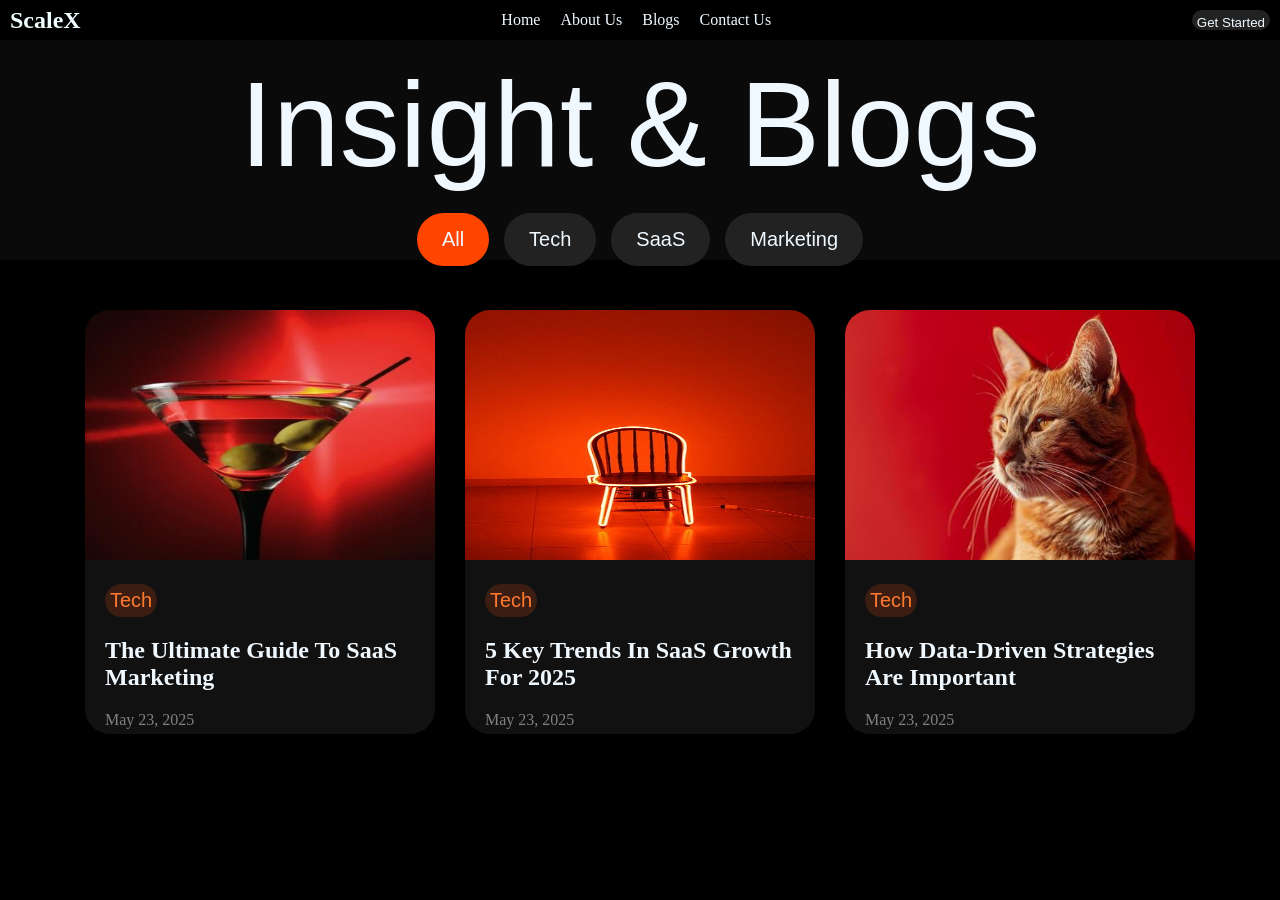
==== index.html @ 7662d991 "Rename index2.html to index.html" ====
<!DOCTYPE html>
<html lang="en">
<head>
    <meta charset="UTF-8">
    <meta name="viewport" content="width=device-width, initial-scale=1.0">
    <link rel="stylesheet" href="style.css">
    <title>Document</title>
</head>
<body>
    <div class="nav">
        <div class="logo">
            <h2 style="color: azure;">ScaleX</h2>
        </div>
        <div class="options">
            <div class="button">Home</div>
            <div class="button">About Us</div>
            <div class="button">Blogs</div>
            <div class="button">Contact Us</div>
        </div>
        <button>Get Started</button>
    </div>

    <div class="hero">
        <h1 style="color: aliceblue;">Insight & Blogs </h1>
        <div class="filters">
            <button>All</button>
            <button>Tech</button>
            <button>SaaS</button>
            <button>Marketing</button>
        </div>
    </div>

    <div class="cards">
        <div class="card">
            <img src="./image copy 2.png" alt="">

            <button>Tech</button>
            <h2>The Ultimate Guide To SaaS Marketing</h2>
            <p>May 23, 2025</p>
        </div>
        <div class="card">
            <img src="./image copy.png" alt="">

            <button>Tech</button>
            <h2>5 Key Trends In SaaS Growth For 2025</h2>
            <p>May 23, 2025</p>
        </div>
        <div class="card">
            <img src="./image.png" alt="">

            <button>Tech</button>
            <h2>How Data-Driven Strategies Are Important</h2>
            <p>May 23, 2025</p>
        </div>
    </div>
</body>
</html>
---- style.css ----
*{
    margin: 0;
    padding: 0;
    box-sizing: border-box;
}
body,html{
    height: 100%;
    width: 100%;
    background-color: black;
}


.nav{
    height: 40px;
    width: 100%;
    background-color: black;
    display: flex;
    justify-content: space-between;
    align-items: center;
    padding: 10px;
}

.button{
    color: aliceblue;
    
}

.options{
    display: flex;
    gap: 20px;
}

.options{

    font-weight: 500;
}
.nav button{
    padding: 5px 5px;
    height: 20px;
    color: aliceblue;
    background-color: #222222;
    border-radius: 20px;
    border: none;
}

.hero{
    height: 220px;
    width: 100%;
    background-color: rgb(10, 10, 10);
    display: flex;
    flex-direction: column;
    align-items: center;
    justify-content: center;
    text-align: center;
}

h1{
    font-size: 120px;
    font-weight: 500;
    font-family:Impact, Haettenschweiler, 'Arial Narrow Bold', sans-serif;
    margin-top: 20px;
    margin-bottom: 20px;
}

.filters{
    display: flex;
    gap: 15px;
}
.filters button{
    padding: 15px 25px;
    border: none;
    top: 10%;
    border-radius:30px ;
    background-color:#222222;;
    font-size: 20px;
    color: aliceblue;
}

.filters button:nth-child(1){
    background-color: orangered;
}


.cards{
    display:flex;
    gap:30px;
    justify-content: center;
    margin-top: 50px;
}

.card{
    width:350px;
    background:#111;
    overflow: hidden;
    border-radius: 25px;
    text-align: left;
}

.card img{
    width: 100%;
    height: 250px;
}

.card button{
    font-size: 20px;
    padding: 5px;
    background-color: #3b1d12;
    color: #ff7a2f;
    border-radius: 20px;
    border: none;
    margin-top:20px;
    margin-left:20px;
}

.card h2{
    color: aliceblue;
    margin-top:20px;
    margin-left:20px;
    display: flex;
}

.card p{
    color: gray;
    margin-top:20px;
    margin-left:20px;
    margin-bottom: 5px;
}
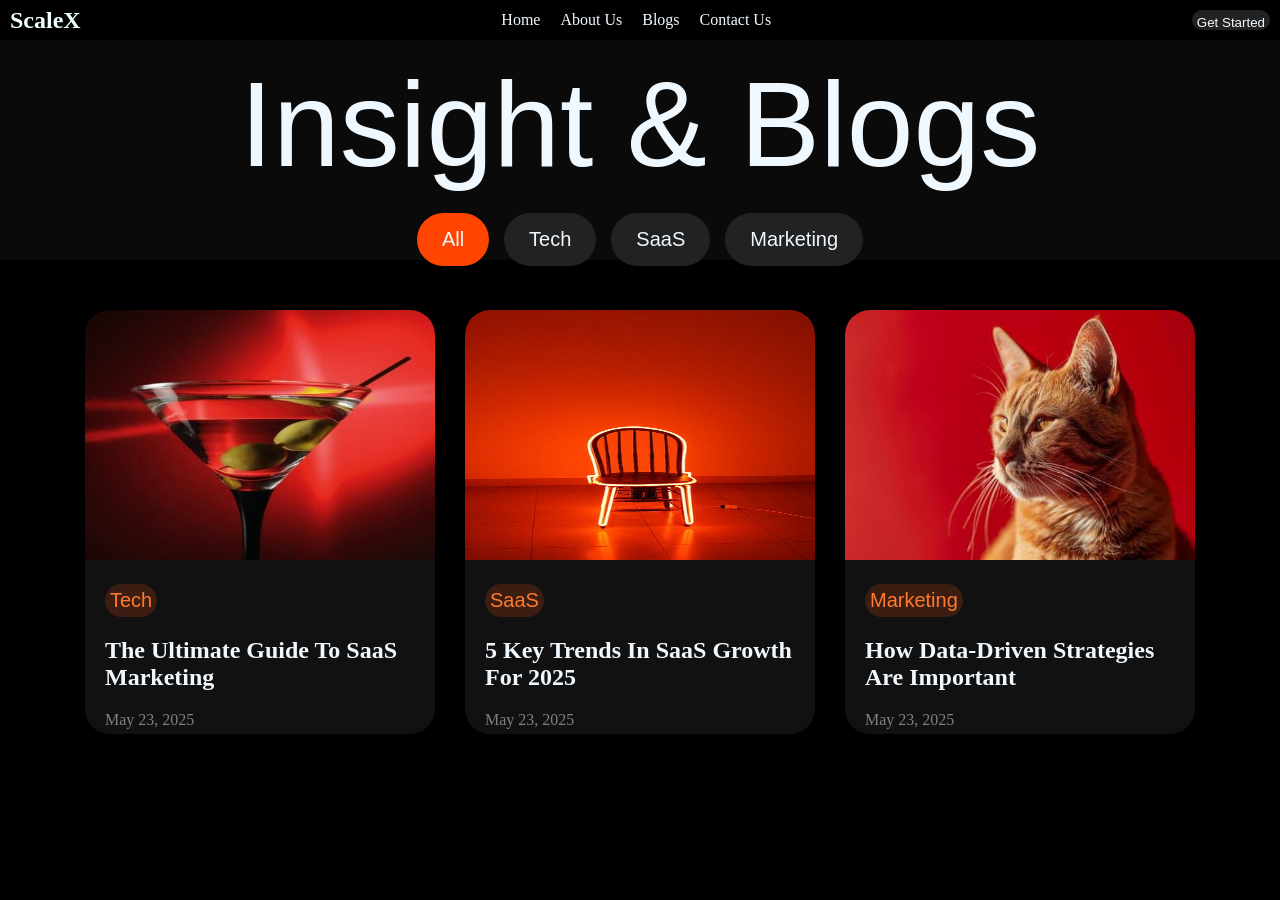
==== commit ff47b4c3: "updated" ====
--- a/index.html
+++ b/index.html
@@ -41,17 +41,17 @@
         <div class="card">
             <img src="./image copy.png" alt="">
 
-            <button>Tech</button>
+            <button>SaaS</button>
             <h2>5 Key Trends In SaaS Growth For 2025</h2>
             <p>May 23, 2025</p>
         </div>
         <div class="card">
             <img src="./image.png" alt="">
 
-            <button>Tech</button>
+            <button>Marketing</button>
             <h2>How Data-Driven Strategies Are Important</h2>
             <p>May 23, 2025</p>
         </div>
     </div>
 </body>
-</html>
+</html>
